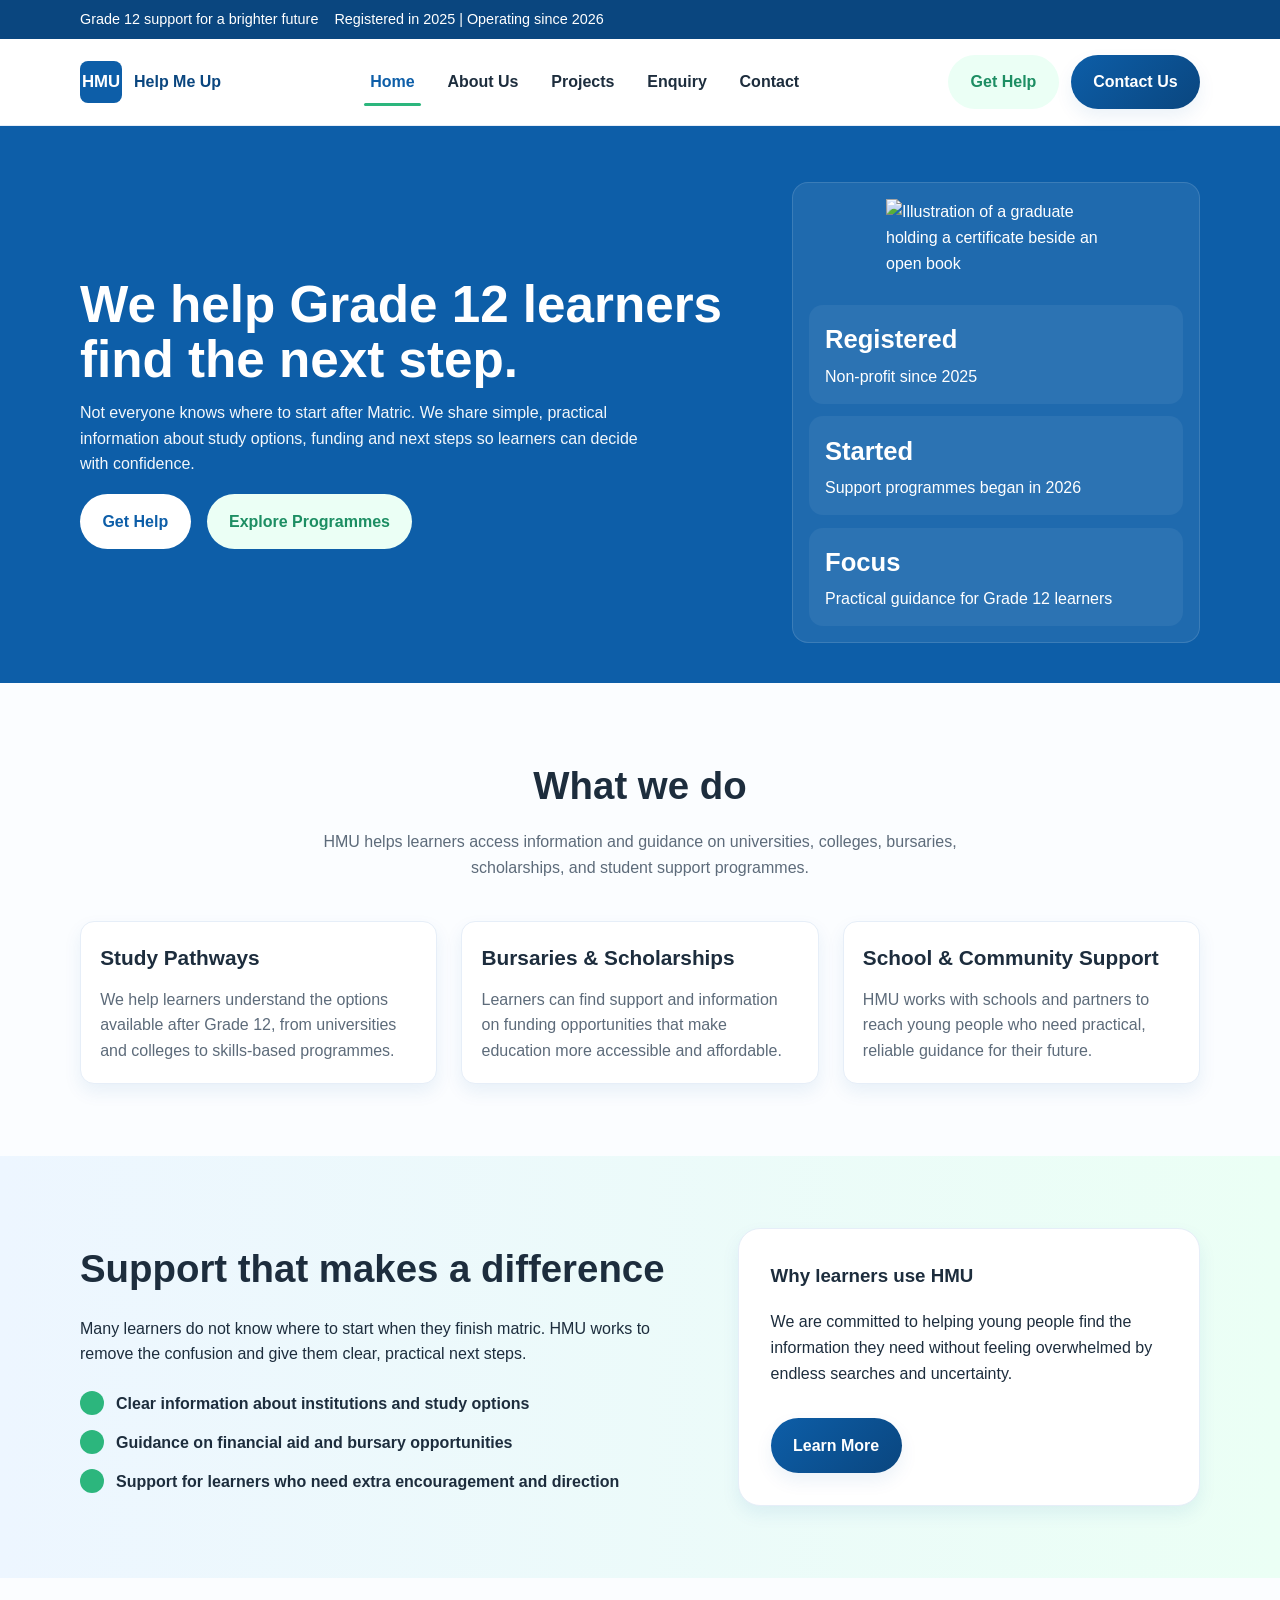
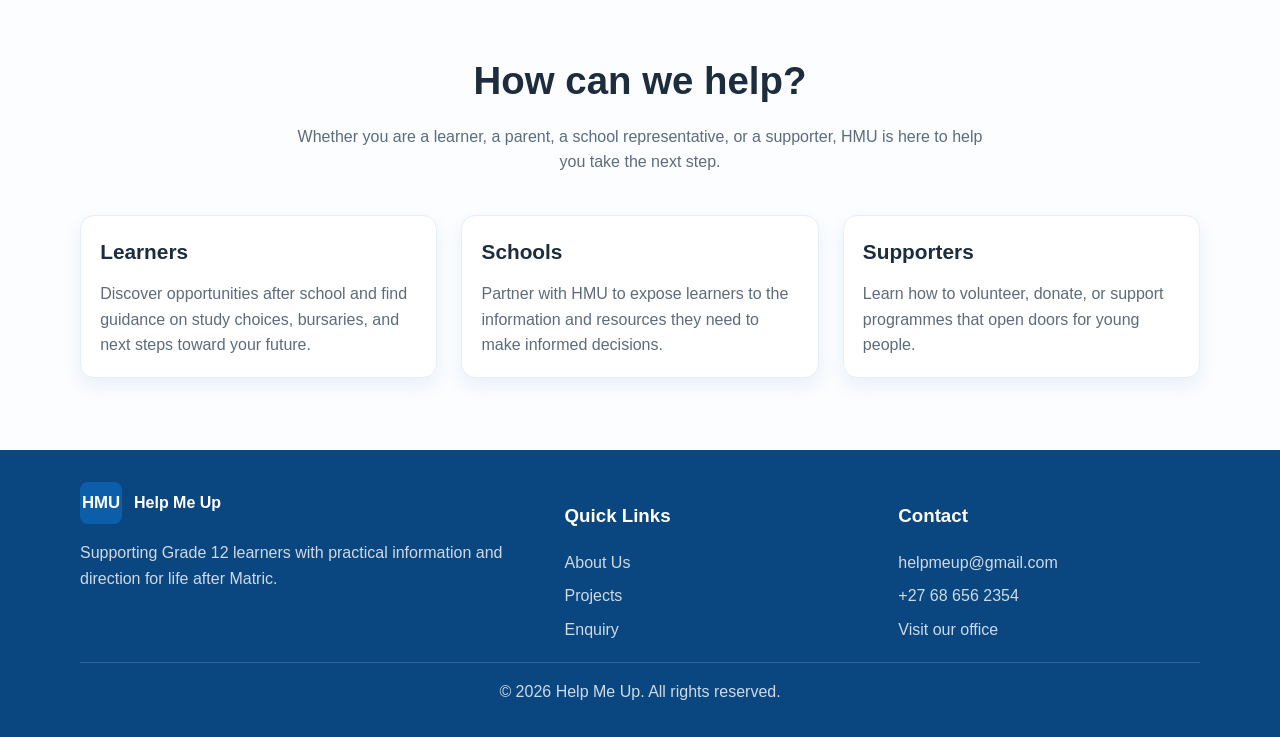
==== index.html @ ff64b667 "Add files via upload" ====
<!DOCTYPE html>
<html lang="en">
  <head>
    <meta charset="UTF-8" />
    <meta name="viewport" content="width=device-width, initial-scale=1.0" />
    <title>Help Me Up | Grade 12 Support & Opportunities</title>
    <meta
      name="description"
      content="Help Me Up helps Grade 12 learners discover universities, colleges, bursaries, and life-after-school opportunities in South Africa."
    />
    <link rel="stylesheet" href="styles.css" />
  </head>
  <body data-page="index">
    <header class="site-header">
      <div class="topbar">
        <div class="container">
          <div class="meta">
            <span>Grade 12 support for a brighter future</span>
            <span>Registered in 2025 | Operating since 2026</span>
          </div>
        </div>
      </div>

      <div class="container navbar">
        <a href="index.html" class="brand" aria-label="Help Me Up home">
          <span class="brand-mark">HMU</span>
          <span>Help Me Up</span>
        </a>

        <!-- Mobile menu toggle: only visible below 900px (see styles.css).
             aria-expanded is kept in sync with the menu's open/closed
             state by script.js so screen reader users know its state. -->
        <button
          class="nav-toggle"
          aria-label="Open navigation"
          aria-expanded="false"
          aria-controls="main-nav"
        >
          Menu
        </button>

        <nav id="main-nav" class="nav-links" aria-label="Main navigation">
          <a href="index.html" class="active">Home</a>
          <a href="about.html">About Us</a>
          <a href="projects.html">Projects</a>
          <a href="enquiry.html">Enquiry</a>
          <a href="contact.html">Contact</a>
        </nav>

        <div class="nav-actions">
          <a href="enquiry.html" class="btn btn-secondary">Get Help</a>
          <a href="contact.html" class="btn btn-primary">Contact Us</a>
        </div>
      </div>
    </header>

    <main>
      <section class="hero">
        <div class="container hero-content">
          <div>
            <h1>We help Grade 12 learners find the next step.</h1>
            <p>
              Not everyone knows where to start after Matric. We share simple, practical
              information about study options, funding and next steps so learners can decide with
              confidence.
            </p>
            <div class="hero-actions">
              <a href="enquiry.html" class="btn btn-light">Get Help</a>
              <a href="projects.html" class="btn btn-secondary">Explore Programmes</a>
            </div>
          </div>

          <div class="hero-card" aria-label="Statistics about support available">
            <!-- Content image: illustrates the hero message. Original
                 artwork (not a stock photo), described via alt text. -->
            <img
              src="images/illustration-graduation.svg"
              alt="Illustration of a graduate holding a certificate beside an open book"
              class="card-illustration"
            />
            <div class="metric">
              <strong>Registered</strong>
              <span>Non-profit since 2025</span>
            </div>
            <div class="metric">
              <strong>Started</strong>
              <span>Support programmes began in 2026</span>
            </div>
            <div class="metric">
              <strong>Focus</strong>
              <span>Practical guidance for Grade 12 learners</span>
            </div>
          </div>
        </div>
      </section>

      <section class="section">
        <div class="container">
          <div class="section-header">
            <h2>What we do</h2>
            <p>
              HMU helps learners access information and guidance on universities, colleges,
              bursaries, scholarships, and student support programmes.
            </p>
          </div>

          <div class="card-grid">
            <article class="card">
              <h3>Study Pathways</h3>
              <p>
                We help learners understand the options available after Grade 12, from universities
                and colleges to skills-based programmes.
              </p>
            </article>

            <article class="card">
              <h3>Bursaries & Scholarships</h3>
              <p>
                Learners can find support and information on funding opportunities that make
                education more accessible and affordable.
              </p>
            </article>

            <article class="card">
              <h3>School & Community Support</h3>
              <p>
                HMU works with schools and partners to reach young people who need practical,
                reliable guidance for their future.
              </p>
            </article>
          </div>
        </div>
      </section>

      <section class="section feature-band">
        <div class="container two-column">
          <div>
            <div class="section-header left-align">
              <h2>Support that makes a difference</h2>
            </div>
            <p>
              Many learners do not know where to start when they finish matric. HMU works to remove
              the confusion and give them clear, practical next steps.
            </p>
            <ul class="list">
              <li><span class="check" aria-hidden="true"></span> Clear information about institutions and study options</li>
              <li><span class="check" aria-hidden="true"></span> Guidance on financial aid and bursary opportunities</li>
              <li><span class="check" aria-hidden="true"></span> Support for learners who need extra encouragement and direction</li>
            </ul>
          </div>

          <div class="info-box">
            <h3>Why learners use HMU</h3>
            <p>
              We are committed to helping young people find the information they need without feeling
              overwhelmed by endless searches and uncertainty.
            </p>
            <a href="about.html" class="btn btn-primary">Learn More</a>
          </div>
        </div>
      </section>

      <section class="section">
        <div class="container">
          <div class="section-header">
            <h2>How can we help?</h2>
            <p>
              Whether you are a learner, a parent, a school representative, or a supporter, HMU is
              here to help you take the next step.
            </p>
          </div>

          <div class="card-grid">
            <article class="card">
              <h3>Learners</h3>
              <p>
                Discover opportunities after school and find guidance on study choices, bursaries,
                and next steps toward your future.
              </p>
            </article>

            <article class="card">
              <h3>Schools</h3>
              <p>
                Partner with HMU to expose learners to the information and resources they need to make
                informed decisions.
              </p>
            </article>

            <article class="card">
              <h3>Supporters</h3>
              <p>
                Learn how to volunteer, donate, or support programmes that open doors for young people.
              </p>
            </article>
          </div>
        </div>
      </section>
    </main>

    <footer class="site-footer">
      <div class="container">
        <div class="footer-grid">
          <div>
            <div class="brand footer-brand">
              <span class="brand-mark">HMU</span>
              <span>Help Me Up</span>
            </div>
            <p class="footer-tagline">
              Supporting Grade 12 learners with practical information and direction for life after Matric.
            </p>
          </div>

          <div>
            <h3>Quick Links</h3>
            <div class="footer-links">
              <a href="about.html">About Us</a>
              <a href="projects.html">Projects</a>
              <a href="enquiry.html">Enquiry</a>
            </div>
          </div>

          <div>
            <h3>Contact</h3>
            <div class="footer-links">
              <a href="mailto:helpmeup@gmail.com">helpmeup@gmail.com</a>
              <a href="tel:+27686562354">+27 68 656 2354</a>
              <a href="contact.html">Visit our office</a>
            </div>
          </div>
        </div>

        <div class="footer-bottom">
          © <span id="year"></span> Help Me Up. All rights reserved.
        </div>
      </div>
    </footer>

    <script src="script.js"></script>
  </body>
</html>
---- styles.css ----
:root {
  --primary-blue: #0d5ea8;
  --primary-blue-dark: #0a467f;
  --secondary-green: #2cb67d;
  --secondary-green-dark: #1d8e63;
  --light-blue: #edf6ff;
  --light-green: #ebfff5;
  --white: #ffffff;
  --text: #1d2d3d;
  --muted: #5d6b7a;
  --border: #e6eef8;
  --shadow: 0 8px 18px rgba(13, 94, 168, 0.08);
}

/* Reset: border-box sizing so padding/border never break declared widths */
* {
  box-sizing: border-box;
}

html {
  /* Smooth scrolling for in-page anchor links */
  scroll-behavior: smooth;
}

body {
  margin: 0;
  font-family: "Segoe UI", Arial, Helvetica, sans-serif;
  line-height: 1.6;
  color: var(--text);
  background: #fbfdff;
}

a {
  color: inherit;
  text-decoration: none;
}

img {
  max-width: 100%;
  display: block;
}

.container {
  width: min(1120px, calc(100% - 2rem));
  margin: 0 auto;
}

.site-header {
  position: sticky;
  top: 0;
  z-index: 20;
  background: rgba(255, 255, 255, 0.96);
  backdrop-filter: blur(10px);
  border-bottom: 1px solid var(--border);
}

.topbar {
  background: var(--primary-blue-dark);
  color: var(--white);
  font-size: 0.9rem;
}

.topbar .container {
  display: flex;
  justify-content: space-between;
  align-items: center;
  gap: 1rem;
  padding: 0.5rem 0;
}

.topbar .meta {
  display: flex;
  gap: 1rem;
  flex-wrap: wrap;
}

.navbar {
  display: flex;
  align-items: center;
  justify-content: space-between;
  gap: 1rem;
  padding: 1rem 0;
}

.brand {
  display: flex;
  align-items: center;
  gap: 0.75rem;
  font-weight: 700;
  color: var(--primary-blue-dark);
}

.brand-mark {
  width: 42px;
  height: 42px;
  border-radius: 8px;
  display: grid;
  place-items: center;
  background: var(--primary-blue);
  color: var(--white);
  font-size: 1.05rem;
}

.nav-links {
  display: flex;
  align-items: center;
  gap: 1.25rem;
}

.nav-links a {
  color: var(--text);
  font-weight: 600;
  padding: 0.5rem 0.4rem;
  position: relative;
}

.nav-links a::after {
  content: "";
  position: absolute;
  left: 0;
  bottom: -0.2rem;
  width: 100%;
  height: 3px;
  border-radius: 999px;
  background: var(--secondary-green);
  transform: scaleX(0);
  transform-origin: center;
  transition: transform 0.2s ease;
}

.nav-links a:hover::after,
.nav-links a.active::after {
  transform: scaleX(1);
}

.nav-links a.active {
  color: var(--primary-blue);
}

.nav-actions {
  display: flex;
  align-items: center;
  gap: 0.75rem;
}

.nav-toggle {
  display: none;
  border: none;
  background: var(--light-blue);
  padding: 0.65rem 0.75rem;
  border-radius: 10px;
  cursor: pointer;
  font-size: 1.2rem;
}

.btn {
  display: inline-flex;
  align-items: center;
  justify-content: center;
  gap: 0.5rem;
  padding: 0.9rem 1.4rem;
  border-radius: 999px;
  border: none;
  font-weight: 700;
  transition: transform 0.2s ease, box-shadow 0.2s ease;
  cursor: pointer;
}

.btn:hover {
  transform: translateY(-1px);
}

.btn-primary {
  background: linear-gradient(135deg, var(--primary-blue), var(--primary-blue-dark));
  color: var(--white);
  box-shadow: var(--shadow);
}

.btn-secondary {
  background: var(--light-green);
  color: var(--secondary-green-dark);
}

.btn-light {
  background: var(--white);
  color: var(--primary-blue);
}

.hero {
  background: var(--primary-blue);
  color: var(--white);
  padding: 3.5rem 0 2.5rem;
}

.hero-content {
  display: grid;
  grid-template-columns: 1.25fr 0.75fr;
  gap: 2rem;
  align-items: center;
}

.hero h1 {
  font-size: clamp(2rem, 4.5vw, 3.2rem);
  line-height: 1.08;
  margin: 0 0 0.8rem;
}

.hero p {
  color: rgba(255,255,255,0.95);
  font-size: 1rem;
  max-width: 560px;
  margin: 0 0 1.1rem;
}

.hero-actions {
  display: flex;
  flex-wrap: wrap;
  gap: 1rem;
}

.hero-card {
  background: rgba(255,255,255,0.08);
  border: 1px solid rgba(255,255,255,0.12);
  border-radius: 16px;
  padding: 1rem;
  display: grid;
  gap: 0.8rem;
}

.metric {
  background: rgba(255,255,255,0.06);
  border-radius: 14px;
  padding: 0.9rem 1rem;
}

.metric strong {
  display: block;
  font-size: 1.6rem;
  margin-bottom: 0.2rem;
}

.section {
  padding: 4.5rem 0;
}

.section-header {
  text-align: center;
  max-width: 700px;
  margin: 0 auto 2.5rem;
}

.section-header h2 {
  font-size: clamp(2rem, 3vw, 2.8rem);
  margin: 0 0 0.8rem;
}

.section-header p {
  margin: 0;
  color: var(--muted);
}

.card-grid {
  display: grid;
  grid-template-columns: repeat(3, minmax(0, 1fr));
  gap: 1.5rem;
}

.card {
  background: var(--white);
  border: 1px solid var(--border);
  border-radius: 14px;
  padding: 1.2rem;
  box-shadow: var(--shadow);
}

.card h3 {
  margin-top: 0;
  margin-bottom: 0.8rem;
  font-size: 1.3rem;
}

.card p {
  margin: 0;
  color: var(--muted);
}

.icon-badge {
  display: none;
}

.feature-band {
  background: linear-gradient(90deg, var(--light-blue), var(--light-green));
}

.two-column {
  display: grid;
  grid-template-columns: 1.15fr 0.85fr;
  gap: 2rem;
  align-items: center;
}

.list {
  list-style: none;
  padding: 0;
  margin: 1.5rem 0 0;
  display: grid;
  gap: 0.85rem;
}

.list li {
  display: flex;
  align-items: start;
  gap: 0.75rem;
  color: var(--text);
  font-weight: 600;
}

.check {
  width: 24px;
  height: 24px;
  border-radius: 50%;
  display: grid;
  place-items: center;
  background: var(--secondary-green);
  color: var(--white);
  font-size: 0.8rem;
  flex-shrink: 0;
}

.info-box {
  background: var(--white);
  border-radius: 22px;
  border: 1px solid var(--border);
  box-shadow: var(--shadow);
  padding: 2rem;
}

.info-box h3 {
  margin-top: 0;
}

/* Second heading inside an info-box (e.g. Mission then Vision on About Us)
   needs extra top spacing to separate it from the paragraph above it.
   Replaces an inline style="margin-top: 1.5rem" previously used in HTML. */
.info-box h3.stacked-heading {
  margin-top: 1.5rem;
}

/* CTA button used inside info-box panels; replaces inline
   style="margin-top: 1rem" previously used in HTML. */
.info-box .btn {
  margin-top: 1rem;
}

/* Small illustration used inside card/info-box layouts */
.card-illustration {
  width: 100%;
  max-width: 220px;
  margin: 0 auto 1rem;
}

/* Visually hides a heading from sighted users while keeping it in the
   accessibility tree, so screen readers still get a logical h1->h2->h3
   outline even where a visible h2 isn't needed on the page. */
.sr-only {
  position: absolute;
  width: 1px;
  height: 1px;
  padding: 0;
  margin: -1px;
  overflow: hidden;
  clip: rect(0, 0, 0, 0);
  white-space: nowrap;
  border: 0;
}

.page-banner {
  background: linear-gradient(135deg, rgba(13,94,168,0.96), rgba(44,182,125,0.88));
  color: var(--white);
  padding: 3.5rem 0 2.5rem;
}

.page-banner h1 {
  font-size: clamp(2.2rem, 4vw, 3.4rem);
  margin: 0 0 0.5rem;
}

.page-banner p {
  color: rgba(255,255,255,0.9);
  font-size: 1.06rem;
  margin: 0;
}

.story-grid {
  display: grid;
  grid-template-columns: repeat(2, minmax(0, 1fr));
  gap: 2rem;
}

.story-grid .card,
.value-grid .card {
  min-height: 100%;
}

.value-grid {
  display: grid;
  grid-template-columns: repeat(4, minmax(0, 1fr));
  gap: 1.5rem;
}

.milestone {
  position: relative;
  padding-left: 2rem;
  margin-bottom: 1.2rem;
}

.milestone::before {
  content: "";
  position: absolute;
  left: 0;
  top: 0.4rem;
  width: 12px;
  height: 12px;
  border-radius: 50%;
  background: var(--secondary-green);
  box-shadow: 0 0 0 5px rgba(44,182,125,0.15);
}

.milestone strong {
  display: block;
  font-size: 1.2rem;
}

.project-grid {
  display: grid;
  grid-template-columns: repeat(2, minmax(0, 1fr));
  gap: 1.5rem;
}

.project-card {
  background: var(--white);
  padding: 1.5rem;
  border: 1px solid var(--border);
  border-radius: 20px;
  box-shadow: var(--shadow);
}

.project-card h3 {
  margin-top: 0;
}

.project-card ul {
  margin: 1rem 0 0;
  padding-left: 1.2rem;
  color: var(--muted);
}

.enquiry-layout {
  display: grid;
  grid-template-columns: 0.9fr 1.1fr;
  gap: 2rem;
}

.form-card {
  background: var(--white);
  border: 1px solid var(--border);
  border-radius: 22px;
  box-shadow: var(--shadow);
  padding: 2rem;
}

.form-group {
  margin-bottom: 1rem;
}

label {
  display: block;
  font-weight: 700;
  margin-bottom: 0.45rem;
}

input,
select,
textarea {
  width: 100%;
  padding: 0.9rem 1rem;
  border-radius: 12px;
  border: 1px solid var(--border);
  background: #f9fbff;
  font: inherit;
  color: var(--text);
}

input:focus,
select:focus,
textarea:focus {
  outline: 2px solid rgba(13, 94, 168, 0.2);
  border-color: var(--primary-blue);
}

textarea {
  min-height: 140px;
  resize: vertical;
}

.form-message {
  margin-top: 1rem;
  font-weight: 700;
  color: var(--secondary-green-dark);
  min-height: 1.2rem;
}

.contact-grid {
  display: grid;
  grid-template-columns: repeat(3, minmax(0, 1fr));
  gap: 1.5rem;
}

.contact-card {
  background: var(--white);
  border: 1px solid var(--border);
  border-radius: 20px;
  padding: 1.5rem;
  box-shadow: var(--shadow);
}

.contact-card h3 {
  margin-top: 0;
}

/* Physical address uses the semantic <address> element instead of <p>;
   reset its default italic styling to match the rest of the card text */
.contact-card address {
  font-style: normal;
}

.site-footer {
  background: var(--primary-blue-dark);
  color: var(--white);
  padding: 2rem 0;
}

/* Footer brand block (logo mark + name); replaces inline
   style="color: white; margin-bottom: 1rem" previously used in HTML.
   Colour is inherited from .site-footer, kept explicit here for clarity. */
.footer-brand {
  color: var(--white);
  margin-bottom: 1rem;
}

/* Muted tagline paragraph under the footer brand block; replaces inline
   style="color: rgba(255,255,255,0.8); margin: 0" previously used in HTML */
.footer-tagline {
  color: rgba(255, 255, 255, 0.8);
  margin: 0;
}

/* Left-aligned, full-width variant of .section-header for the two-column
   "feature-band" sections, where the heading sits beside body text rather
   than centred above it. Replaces inline
   style="text-align:left; margin: 0 0 1rem; max-width:none" previously
   used in HTML. */
.section-header.left-align {
  text-align: left;
  margin: 0 0 1rem;
  max-width: none;
}

.footer-grid {
  display: grid;
  grid-template-columns: 1.2fr 0.8fr 0.8fr;
  gap: 2rem;
}

.footer-links {
  display: grid;
  gap: 0.5rem;
  color: rgba(255,255,255,0.8);
}

.footer-bottom {
  border-top: 1px solid rgba(255,255,255,0.16);
  margin-top: 1.25rem;
  padding-top: 1rem;
  text-align: center;
  color: rgba(255,255,255,0.8);
}

/* Tablet breakpoint: every multi-column grid used across the five pages
   collapses to a single column, and the nav switches from an inline list
   to a toggleable dropdown menu (controlled by script.js) */
@media (max-width: 900px) {
  .hero-content,
  .two-column,
  .enquiry-layout,
  .story-grid,
  .footer-grid,
  .project-grid,
  .card-grid,
  .value-grid,
  .contact-grid {
    grid-template-columns: 1fr;
  }

  .nav-toggle {
    display: inline-flex;
  }

  /* Hidden by default below 900px; script.js toggles the .open class
     when the menu button is clicked, and toggles aria-expanded on the
     button itself so screen readers know the menu's current state */
  .nav-links {
    position: absolute;
    top: calc(100% + 0.5rem);
    left: 1rem;
    right: 1rem;
    display: none;
    flex-direction: column;
    align-items: flex-start;
    background: var(--white);
    border: 1px solid var(--border);
    border-radius: 18px;
    padding: 1rem;
    box-shadow: var(--shadow);
  }

  .nav-links.open {
    display: flex;
  }
}

/* Phone breakpoint: stack the top info bar and hide the secondary
   nav-actions buttons to save space, keeping only the main menu */
@media (max-width: 540px) {
  .topbar .container {
    flex-direction: column;
    justify-content: center;
    text-align: center;
  }

  .navbar {
    position: relative;
  }

  .nav-actions {
    display: none;
  }

  .hero {
    padding-top: 3rem;
  }

  .section {
    padding: 3.5rem 0;
  }
}
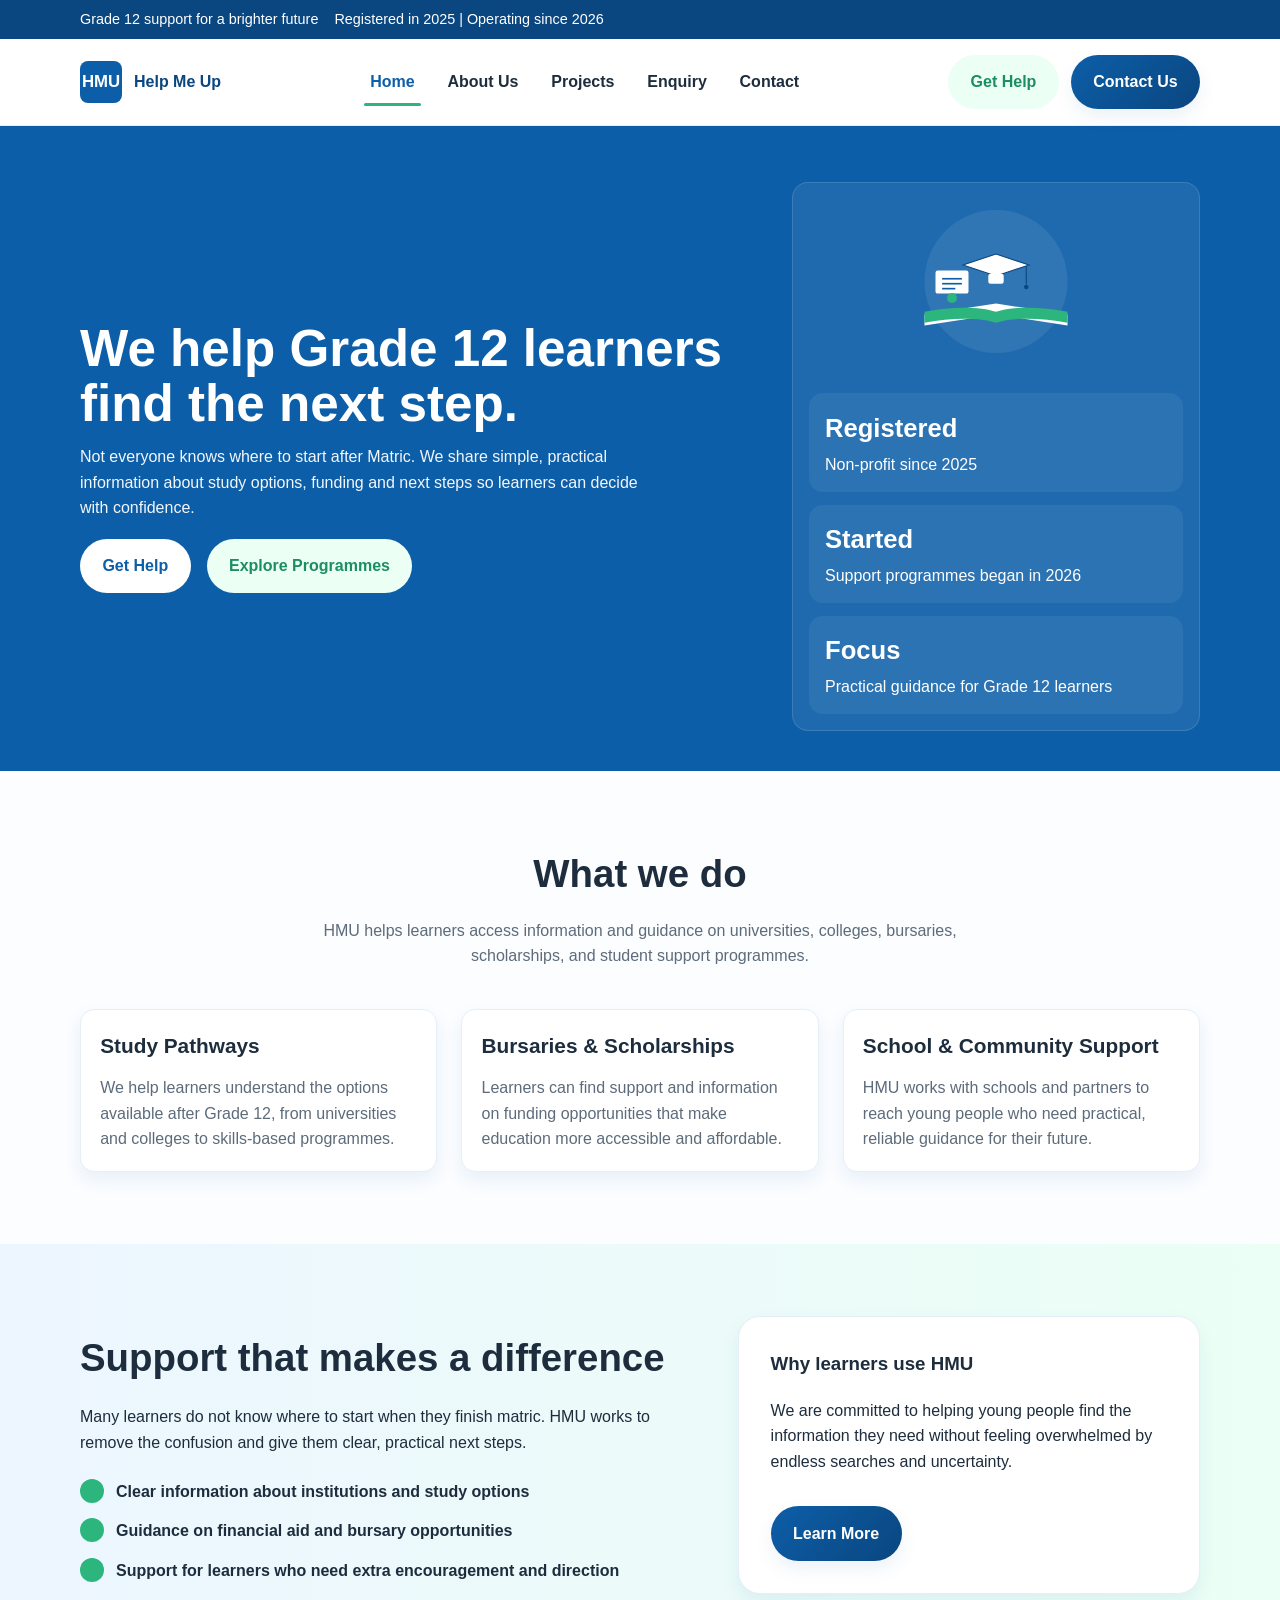
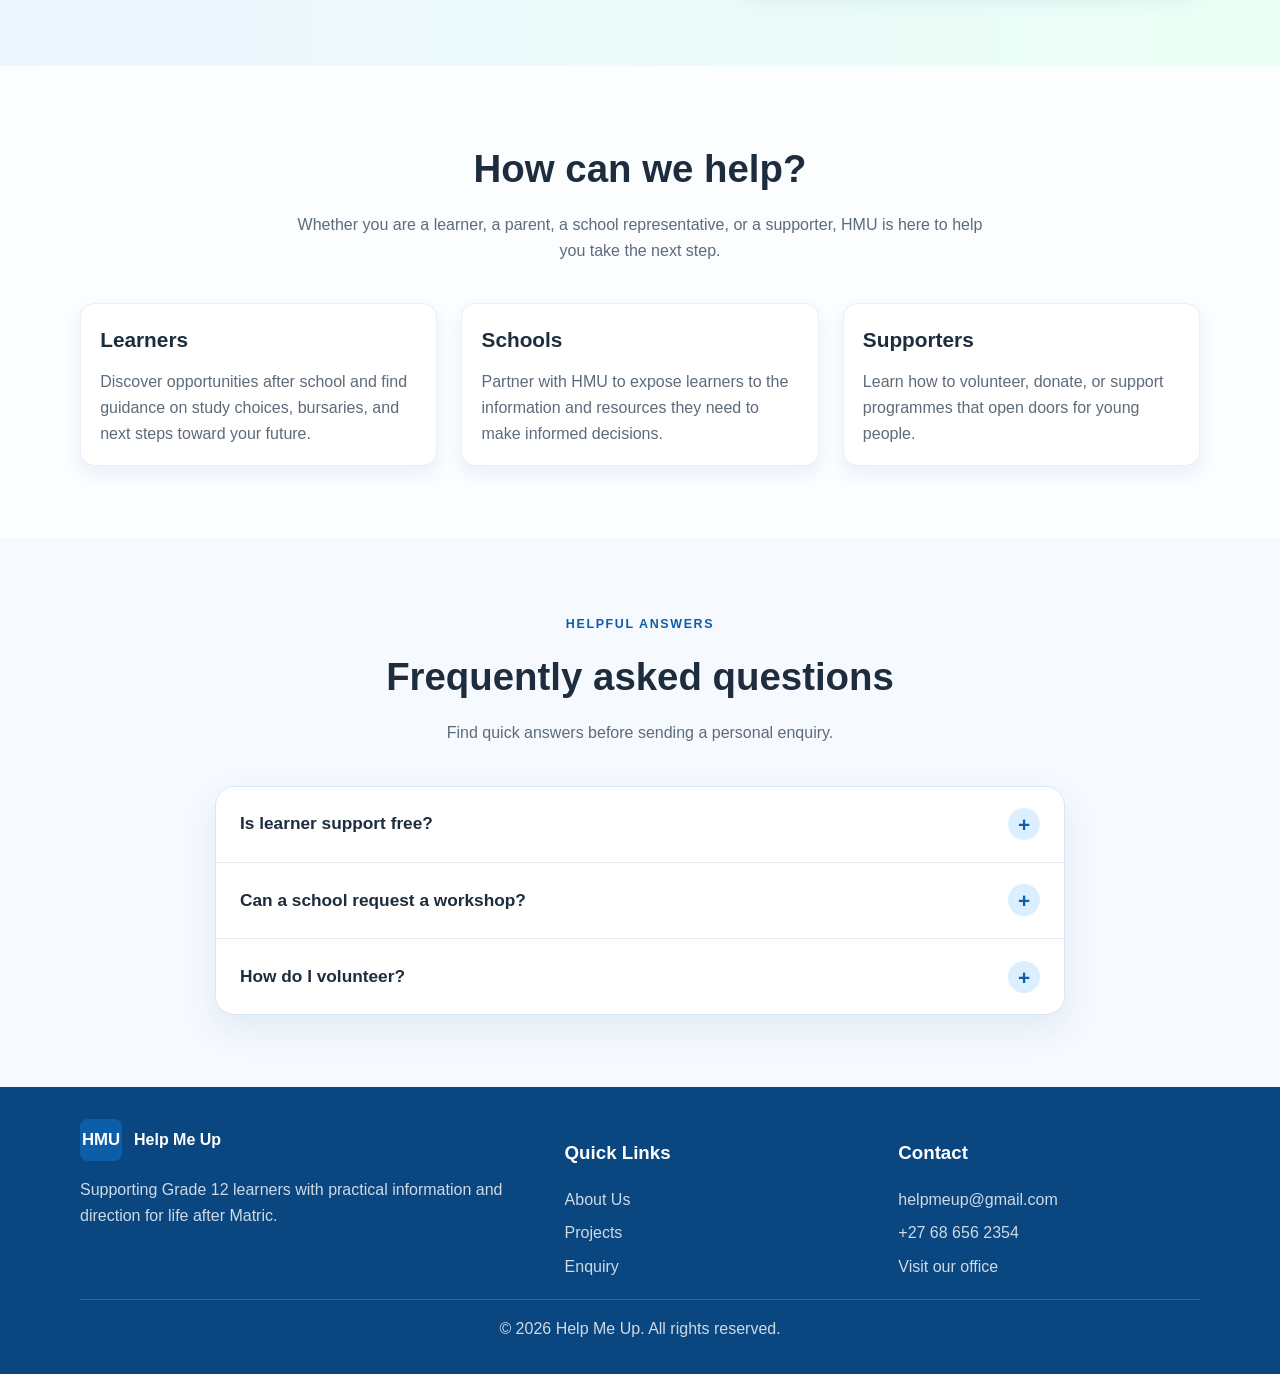
==== commit 01f49fd1: "Add files via upload" ====
--- a/index.html
+++ b/index.html
@@ -1,241 +1,275 @@
-<!DOCTYPE html>
-<html lang="en">
-  <head>
-    <meta charset="UTF-8" />
-    <meta name="viewport" content="width=device-width, initial-scale=1.0" />
-    <title>Help Me Up | Grade 12 Support & Opportunities</title>
-    <meta
-      name="description"
-      content="Help Me Up helps Grade 12 learners discover universities, colleges, bursaries, and life-after-school opportunities in South Africa."
-    />
-    <link rel="stylesheet" href="styles.css" />
-  </head>
-  <body data-page="index">
-    <header class="site-header">
-      <div class="topbar">
-        <div class="container">
-          <div class="meta">
-            <span>Grade 12 support for a brighter future</span>
-            <span>Registered in 2025 | Operating since 2026</span>
-          </div>
-        </div>
-      </div>
-
-      <div class="container navbar">
-        <a href="index.html" class="brand" aria-label="Help Me Up home">
-          <span class="brand-mark">HMU</span>
-          <span>Help Me Up</span>
-        </a>
-
-        <!-- Mobile menu toggle: only visible below 900px (see styles.css).
-             aria-expanded is kept in sync with the menu's open/closed
-             state by script.js so screen reader users know its state. -->
-        <button
-          class="nav-toggle"
-          aria-label="Open navigation"
-          aria-expanded="false"
-          aria-controls="main-nav"
-        >
-          Menu
-        </button>
-
-        <nav id="main-nav" class="nav-links" aria-label="Main navigation">
-          <a href="index.html" class="active">Home</a>
-          <a href="about.html">About Us</a>
-          <a href="projects.html">Projects</a>
-          <a href="enquiry.html">Enquiry</a>
-          <a href="contact.html">Contact</a>
-        </nav>
-
-        <div class="nav-actions">
-          <a href="enquiry.html" class="btn btn-secondary">Get Help</a>
-          <a href="contact.html" class="btn btn-primary">Contact Us</a>
-        </div>
-      </div>
-    </header>
-
-    <main>
-      <section class="hero">
-        <div class="container hero-content">
-          <div>
-            <h1>We help Grade 12 learners find the next step.</h1>
-            <p>
-              Not everyone knows where to start after Matric. We share simple, practical
-              information about study options, funding and next steps so learners can decide with
-              confidence.
-            </p>
-            <div class="hero-actions">
-              <a href="enquiry.html" class="btn btn-light">Get Help</a>
-              <a href="projects.html" class="btn btn-secondary">Explore Programmes</a>
-            </div>
-          </div>
-
-          <div class="hero-card" aria-label="Statistics about support available">
-            <!-- Content image: illustrates the hero message. Original
-                 artwork (not a stock photo), described via alt text. -->
-            <img
-              src="images/illustration-graduation.svg"
-              alt="Illustration of a graduate holding a certificate beside an open book"
-              class="card-illustration"
-            />
-            <div class="metric">
-              <strong>Registered</strong>
-              <span>Non-profit since 2025</span>
-            </div>
-            <div class="metric">
-              <strong>Started</strong>
-              <span>Support programmes began in 2026</span>
-            </div>
-            <div class="metric">
-              <strong>Focus</strong>
-              <span>Practical guidance for Grade 12 learners</span>
-            </div>
-          </div>
-        </div>
-      </section>
-
-      <section class="section">
-        <div class="container">
-          <div class="section-header">
-            <h2>What we do</h2>
-            <p>
-              HMU helps learners access information and guidance on universities, colleges,
-              bursaries, scholarships, and student support programmes.
-            </p>
-          </div>
-
-          <div class="card-grid">
-            <article class="card">
-              <h3>Study Pathways</h3>
-              <p>
-                We help learners understand the options available after Grade 12, from universities
-                and colleges to skills-based programmes.
-              </p>
-            </article>
-
-            <article class="card">
-              <h3>Bursaries & Scholarships</h3>
-              <p>
-                Learners can find support and information on funding opportunities that make
-                education more accessible and affordable.
-              </p>
-            </article>
-
-            <article class="card">
-              <h3>School & Community Support</h3>
-              <p>
-                HMU works with schools and partners to reach young people who need practical,
-                reliable guidance for their future.
-              </p>
-            </article>
-          </div>
-        </div>
-      </section>
-
-      <section class="section feature-band">
-        <div class="container two-column">
-          <div>
-            <div class="section-header left-align">
-              <h2>Support that makes a difference</h2>
-            </div>
-            <p>
-              Many learners do not know where to start when they finish matric. HMU works to remove
-              the confusion and give them clear, practical next steps.
-            </p>
-            <ul class="list">
-              <li><span class="check" aria-hidden="true"></span> Clear information about institutions and study options</li>
-              <li><span class="check" aria-hidden="true"></span> Guidance on financial aid and bursary opportunities</li>
-              <li><span class="check" aria-hidden="true"></span> Support for learners who need extra encouragement and direction</li>
-            </ul>
-          </div>
-
-          <div class="info-box">
-            <h3>Why learners use HMU</h3>
-            <p>
-              We are committed to helping young people find the information they need without feeling
-              overwhelmed by endless searches and uncertainty.
-            </p>
-            <a href="about.html" class="btn btn-primary">Learn More</a>
-          </div>
-        </div>
-      </section>
-
-      <section class="section">
-        <div class="container">
-          <div class="section-header">
-            <h2>How can we help?</h2>
-            <p>
-              Whether you are a learner, a parent, a school representative, or a supporter, HMU is
-              here to help you take the next step.
-            </p>
-          </div>
-
-          <div class="card-grid">
-            <article class="card">
-              <h3>Learners</h3>
-              <p>
-                Discover opportunities after school and find guidance on study choices, bursaries,
-                and next steps toward your future.
-              </p>
-            </article>
-
-            <article class="card">
-              <h3>Schools</h3>
-              <p>
-                Partner with HMU to expose learners to the information and resources they need to make
-                informed decisions.
-              </p>
-            </article>
-
-            <article class="card">
-              <h3>Supporters</h3>
-              <p>
-                Learn how to volunteer, donate, or support programmes that open doors for young people.
-              </p>
-            </article>
-          </div>
-        </div>
-      </section>
-    </main>
-
-    <footer class="site-footer">
-      <div class="container">
-        <div class="footer-grid">
-          <div>
-            <div class="brand footer-brand">
-              <span class="brand-mark">HMU</span>
-              <span>Help Me Up</span>
-            </div>
-            <p class="footer-tagline">
-              Supporting Grade 12 learners with practical information and direction for life after Matric.
-            </p>
-          </div>
-
-          <div>
-            <h3>Quick Links</h3>
-            <div class="footer-links">
-              <a href="about.html">About Us</a>
-              <a href="projects.html">Projects</a>
-              <a href="enquiry.html">Enquiry</a>
-            </div>
-          </div>
-
-          <div>
-            <h3>Contact</h3>
-            <div class="footer-links">
-              <a href="mailto:helpmeup@gmail.com">helpmeup@gmail.com</a>
-              <a href="tel:+27686562354">+27 68 656 2354</a>
-              <a href="contact.html">Visit our office</a>
-            </div>
-          </div>
-        </div>
-
-        <div class="footer-bottom">
-          © <span id="year"></span> Help Me Up. All rights reserved.
-        </div>
-      </div>
-    </footer>
-
-    <script src="script.js"></script>
-  </body>
-</html>
+<!DOCTYPE html>
+<html lang="en">
+  <head>
+    <meta charset="UTF-8" />
+    <meta name="viewport" content="width=device-width, initial-scale=1.0" />
+    <title>Help Me Up | Grade 12 Support & Opportunities</title>
+    <meta
+      name="description"
+      content="Help Me Up helps Grade 12 learners discover universities, colleges, bursaries, and life-after-school opportunities in South Africa."
+    />
+    <meta name="keywords" content="Grade 12 support, study opportunities, bursaries South Africa, Help Me Up, post-matric guidance" />
+    <meta name="robots" content="index, follow" />
+    <meta name="theme-color" content="#0a467f" />
+    <meta property="og:type" content="website" />
+    <meta property="og:site_name" content="Help Me Up" />
+    <meta property="og:description" content="Help Me Up helps Grade 12 learners discover universities, colleges, bursaries, and life-after-school opportunities in South Africa." />
+    <meta property="og:title" content="Help Me Up | Grade 12 Support &amp; Opportunities" />
+    <link rel="icon" href="images/favicon.svg" type="image/svg+xml" />
+    <link rel="stylesheet" href="styles.css" />
+  </head>
+  <body data-page="index">
+    <a class="skip-link" href="#main-content">Skip to main content</a>
+    <header class="site-header">
+      <div class="topbar">
+        <div class="container">
+          <div class="meta">
+            <span>Grade 12 support for a brighter future</span>
+            <span>Registered in 2025 | Operating since 2026</span>
+          </div>
+        </div>
+      </div>
+
+      <div class="container navbar">
+        <a href="index.html" class="brand" aria-label="Help Me Up home">
+          <span class="brand-mark">HMU</span>
+          <span>Help Me Up</span>
+        </a>
+
+        <!-- Mobile menu toggle: only visible below 900px (see styles.css).
+             aria-expanded is kept in sync with the menu's open/closed
+             state by script.js so screen reader users know its state. -->
+        <button
+          class="nav-toggle"
+          aria-label="Open navigation"
+          aria-expanded="false"
+          aria-controls="main-nav"
+        >
+          Menu
+        </button>
+
+        <nav id="main-nav" class="nav-links" aria-label="Main navigation">
+          <a href="index.html" class="active" aria-current="page">Home</a>
+          <a href="about.html">About Us</a>
+          <a href="projects.html">Projects</a>
+          <a href="enquiry.html">Enquiry</a>
+          <a href="contact.html">Contact</a>
+        </nav>
+
+        <div class="nav-actions">
+          <a href="enquiry.html" class="btn btn-secondary">Get Help</a>
+          <a href="contact.html" class="btn btn-primary">Contact Us</a>
+        </div>
+      </div>
+    </header>
+
+    <main id="main-content">
+      <section class="hero">
+        <div class="container hero-content">
+          <div>
+            <h1>We help Grade 12 learners find the next step.</h1>
+            <p>
+              Not everyone knows where to start after Matric. We share simple, practical
+              information about study options, funding and next steps so learners can decide with
+              confidence.
+            </p>
+            <div class="hero-actions">
+              <a href="enquiry.html" class="btn btn-light">Get Help</a>
+              <a href="projects.html" class="btn btn-secondary">Explore Programmes</a>
+            </div>
+          </div>
+
+          <div class="hero-card" aria-label="Statistics about support available">
+            <!-- Content image: illustrates the hero message. Original
+                 artwork (not a stock photo), described via alt text. -->
+            <img
+              src="images/illustration-graduation.svg"
+              alt="Illustration of a graduate holding a certificate beside an open book"
+              class="card-illustration"
+            />
+            <div class="metric">
+              <strong>Registered</strong>
+              <span>Non-profit since 2025</span>
+            </div>
+            <div class="metric">
+              <strong>Started</strong>
+              <span>Support programmes began in 2026</span>
+            </div>
+            <div class="metric">
+              <strong>Focus</strong>
+              <span>Practical guidance for Grade 12 learners</span>
+            </div>
+          </div>
+        </div>
+      </section>
+
+      <section class="section">
+        <div class="container">
+          <div class="section-header">
+            <h2>What we do</h2>
+            <p>
+              HMU helps learners access information and guidance on universities, colleges,
+              bursaries, scholarships, and student support programmes.
+            </p>
+          </div>
+
+          <div class="card-grid">
+            <article class="card">
+              <h3>Study Pathways</h3>
+              <p>
+                We help learners understand the options available after Grade 12, from universities
+                and colleges to skills-based programmes.
+              </p>
+            </article>
+
+            <article class="card">
+              <h3>Bursaries & Scholarships</h3>
+              <p>
+                Learners can find support and information on funding opportunities that make
+                education more accessible and affordable.
+              </p>
+            </article>
+
+            <article class="card">
+              <h3>School & Community Support</h3>
+              <p>
+                HMU works with schools and partners to reach young people who need practical,
+                reliable guidance for their future.
+              </p>
+            </article>
+          </div>
+        </div>
+      </section>
+
+      <section class="section feature-band">
+        <div class="container two-column">
+          <div>
+            <div class="section-header left-align">
+              <h2>Support that makes a difference</h2>
+            </div>
+            <p>
+              Many learners do not know where to start when they finish matric. HMU works to remove
+              the confusion and give them clear, practical next steps.
+            </p>
+            <ul class="list">
+              <li><span class="check" aria-hidden="true"></span> Clear information about institutions and study options</li>
+              <li><span class="check" aria-hidden="true"></span> Guidance on financial aid and bursary opportunities</li>
+              <li><span class="check" aria-hidden="true"></span> Support for learners who need extra encouragement and direction</li>
+            </ul>
+          </div>
+
+          <div class="info-box">
+            <h3>Why learners use HMU</h3>
+            <p>
+              We are committed to helping young people find the information they need without feeling
+              overwhelmed by endless searches and uncertainty.
+            </p>
+            <a href="about.html" class="btn btn-primary">Learn More</a>
+          </div>
+        </div>
+      </section>
+
+      <section class="section">
+        <div class="container">
+          <div class="section-header">
+            <h2>How can we help?</h2>
+            <p>
+              Whether you are a learner, a parent, a school representative, or a supporter, HMU is
+              here to help you take the next step.
+            </p>
+          </div>
+
+          <div class="card-grid">
+            <article class="card">
+              <h3>Learners</h3>
+              <p>
+                Discover opportunities after school and find guidance on study choices, bursaries,
+                and next steps toward your future.
+              </p>
+            </article>
+
+            <article class="card">
+              <h3>Schools</h3>
+              <p>
+                Partner with HMU to expose learners to the information and resources they need to make
+                informed decisions.
+              </p>
+            </article>
+
+            <article class="card">
+              <h3>Supporters</h3>
+              <p>
+                Learn how to volunteer, donate, or support programmes that open doors for young people.
+              </p>
+            </article>
+          </div>
+        </div>
+      </section>
+
+      <!-- Accessible accordion: JavaScript sets aria-expanded and hides inactive answers. -->
+      <section class="section faq-section" aria-labelledby="faq-title">
+        <div class="container narrow-container">
+          <div class="section-header">
+            <span class="eyebrow">Helpful answers</span>
+            <h2 id="faq-title">Frequently asked questions</h2>
+            <p>Find quick answers before sending a personal enquiry.</p>
+          </div>
+          <div class="accordion" id="faq-accordion">
+            <article class="accordion-item">
+              <h3><button type="button" class="accordion-trigger" aria-expanded="false" aria-controls="faq-answer-1" id="faq-question-1">Is learner support free?<span aria-hidden="true" class="accordion-icon">+</span></button></h3>
+              <div id="faq-answer-1" class="accordion-panel" role="region" aria-labelledby="faq-question-1" hidden><p>Our information and guidance enquiries are free. Workshops or partner activities may need separate planning; please enquire for availability.</p></div>
+            </article>
+            <article class="accordion-item">
+              <h3><button type="button" class="accordion-trigger" aria-expanded="false" aria-controls="faq-answer-2" id="faq-question-2">Can a school request a workshop?<span aria-hidden="true" class="accordion-icon">+</span></button></h3>
+              <div id="faq-answer-2" class="accordion-panel" role="region" aria-labelledby="faq-question-2" hidden><p>Yes. Select “School workshop” on the enquiry page and tell us the school, preferred date and number of learners. Availability must be confirmed by the team.</p></div>
+            </article>
+            <article class="accordion-item">
+              <h3><button type="button" class="accordion-trigger" aria-expanded="false" aria-controls="faq-answer-3" id="faq-question-3">How do I volunteer?<span aria-hidden="true" class="accordion-icon">+</span></button></h3>
+              <div id="faq-answer-3" class="accordion-panel" role="region" aria-labelledby="faq-question-3" hidden><p>Open the enquiry form, choose “Volunteer” and describe what you would like to help with. The team can then explain available opportunities.</p></div>
+            </article>
+          </div>
+        </div>
+      </section>
+    </main>
+
+    <footer class="site-footer">
+      <div class="container">
+        <div class="footer-grid">
+          <div>
+            <div class="brand footer-brand">
+              <span class="brand-mark">HMU</span>
+              <span>Help Me Up</span>
+            </div>
+            <p class="footer-tagline">
+              Supporting Grade 12 learners with practical information and direction for life after Matric.
+            </p>
+          </div>
+
+          <div>
+            <h3>Quick Links</h3>
+            <div class="footer-links">
+              <a href="about.html">About Us</a>
+              <a href="projects.html">Projects</a>
+              <a href="enquiry.html">Enquiry</a>
+            </div>
+          </div>
+
+          <div>
+            <h3>Contact</h3>
+            <div class="footer-links">
+              <a href="mailto:helpmeup@gmail.com">helpmeup@gmail.com</a>
+              <a href="tel:+27686562354">+27 68 656 2354</a>
+              <a href="contact.html">Visit our office</a>
+            </div>
+          </div>
+        </div>
+
+        <div class="footer-bottom">
+          © <span id="year"></span> Help Me Up. All rights reserved.
+        </div>
+      </div>
+    </footer>
+
+    <script src="script.js"></script>
+  </body>
+</html>
--- a/styles.css
+++ b/styles.css
@@ -654,3 +654,88 @@
     padding: 3.5rem 0;
   }
 }
+
+/* === Part 3 additions: accessible dynamic user interface === */
+:root { --focus: #e1a626; --soft-shadow: 0 14px 34px rgba(14, 62, 110, 0.09); }
+.skip-link { position: fixed; left: 1rem; top: -80px; z-index: 4000; background: white; padding: .8rem 1.2rem; border: 2px solid var(--primary-blue); border-radius: .6rem; color: var(--primary-blue); }
+.skip-link:focus { top: 1rem; }
+:focus-visible { outline: 3px solid var(--focus); outline-offset: 3px; }
+[hidden] { display: none !important; }
+.eyebrow { display: inline-block; margin-bottom: .65rem; font-size: .78rem; text-transform: uppercase; font-weight: 800; letter-spacing: .13em; color: var(--primary-blue); }
+.narrow-container { max-width: 850px; }
+.faq-section { background: #f6faff; }
+.accordion { border: 1px solid #d8e7f3; overflow: hidden; border-radius: 20px; background: #fff; box-shadow: var(--soft-shadow); }
+.accordion-item + .accordion-item { border-top: 1px solid #e4ebf1; }
+.accordion-item h3 { margin: 0; }
+.accordion-trigger { font: inherit; font-weight: 750; font-size: 1.08rem; display: flex; align-items: center; justify-content: space-between; text-align: left; cursor: pointer; width: 100%; padding: 1.35rem 1.5rem; background: #fff; border: 0; color: var(--text); gap: 1rem; }
+.accordion-trigger:hover, .accordion-trigger[aria-expanded="true"] { background: #edf6ff; }
+.accordion-icon { flex-shrink: 0; display: grid; place-items: center; background: #dcefff; color: var(--primary-blue); border-radius: 50%; width: 2rem; height: 2rem; font-size: 1.3rem; }
+.accordion-panel { padding: 0 1.5rem 1.4rem; line-height: 1.75; }
+.accordion-panel p { margin-bottom: 0; }
+.resource-toolbar { display: grid; grid-template-columns: minmax(0, 2fr) minmax(200px, 1fr); gap: 1rem; margin: 1.6rem 0 1.1rem; align-items: end; }
+.filter-field label { font-size: .94rem; }
+.filter-field input, .filter-field select { min-height: 52px; background: white; }
+.filter-tabs { display: flex; flex-wrap: wrap; gap: .6rem; }
+.filter-tab { cursor: pointer; color: var(--primary-blue); background: white; border: 1px solid #bcd5e9; border-radius: 999px; padding: .6rem 1rem; font: inherit; font-weight: 750; transition: .2s ease; }
+.filter-tab:hover { background: #edf6ff; transform: translateY(-1px); }
+.filter-tab.is-selected { background: var(--primary-blue); color: white; border-color: var(--primary-blue); }
+.results-summary { font-size: .94rem; color: var(--muted); margin: 1rem 0; }
+.dynamic-project-grid { align-items: stretch; }
+.dynamic-card { display: flex; flex-direction: column; transition: transform .22s ease, box-shadow .22s ease; animation: fade-in .28s ease-out both; }
+.dynamic-card:hover { transform: translateY(-4px); box-shadow: var(--soft-shadow); }
+.programme-card-meta { display: flex; justify-content: space-between; align-items: center; gap: .5rem; margin-bottom: 1rem; }
+.programme-symbol { font-size: 1.6rem; }
+.programme-tag { background: #edf6ff; color: #0a467f; padding: .3rem .72rem; border-radius: 999px; font-size: .77rem; font-weight: 800; }
+.dynamic-card p { margin-bottom: 1rem; }
+.dynamic-card ul { margin-top: auto; }
+.card-cta { display: inline-flex; width: fit-content; margin-top: 1.2rem; font-weight: 800; color: var(--primary-blue); text-decoration: underline; text-underline-offset: 4px; }
+.empty-state { padding: 1.5rem; background: #edf6ff; border-radius: .8rem; }
+.gallery-grid { display: grid; grid-template-columns: repeat(3, minmax(0, 1fr)); gap: 1.2rem; }
+.gallery-tile { cursor: pointer; padding: 0; text-align: left; display: flex; flex-direction: column; border: 1px solid #d9e6ee; border-radius: 18px; background: #fff; color: var(--text); font: inherit; font-weight: 800; overflow: hidden; box-shadow: var(--soft-shadow); transition: transform .2s ease, box-shadow .2s ease; }
+.gallery-tile:hover { transform: translateY(-4px); box-shadow: 0 16px 30px rgba(14, 62, 110, 0.16); }
+.gallery-tile img { display: block; height: 200px; width: 100%; object-fit: contain; background: #edf6ff; padding: .6rem; }
+.gallery-tile > span { padding: 1rem; display: flex; justify-content: space-between; gap: .5rem; }
+.lightbox { position: fixed; width: min(900px, calc(100% - 2rem)); max-height: calc(100% - 2rem); margin: auto; border: 0; padding: 0; border-radius: 22px; background: white; color: var(--text); box-shadow: 0 30px 100px rgba(0,0,0,.3); }
+.lightbox::backdrop { background: rgba(8,24,42,.85); }
+.lightbox-inner { position: relative; padding: 1.5rem; }
+.lightbox-close { position: absolute; top: .6rem; right: .6rem; width: 2.65rem; height: 2.65rem; border-radius: 50%; background: #0a467f; border: 0; color: white; font-size: 1.8rem; cursor: pointer; z-index: 1; }
+#lightbox-image { width: 100%; max-height: min(65vh, 540px); object-fit: contain; border-radius: 12px; background: #f0f8ff; }
+.lightbox-controls { display: flex; justify-content: space-between; align-items: center; gap: 1rem; margin-top: 1rem; }
+.lightbox-controls p { text-align: center; font-size: .92rem; font-weight: 700; margin: 0; }
+.enquiry-layout { align-items: start; }
+.enquiry-layout > div > h2 { font-size: clamp(1.7rem,3vw,2.5rem); margin-bottom: .8rem; }
+.enquiry-layout > div > p { line-height: 1.8; }
+.tips-panel { margin-top: 1.8rem; }
+.tips-panel h3 { margin-bottom: 1rem; }
+.tips-panel a { color: var(--primary-blue); text-decoration: underline; }
+.form-card { min-width: 0; }
+.form-card .form-group { margin-bottom: 1.1rem; }
+.form-card input, .form-card select, .form-card textarea { background: white; min-height: 48px; }
+.form-card input[aria-invalid="true"], .form-card select[aria-invalid="true"], .form-card textarea[aria-invalid="true"] { border-color: #ba3b45; background: #fff9fa; }
+.form-card .field-error { min-height: 1.1rem; display: block; color: #a32e38; font-weight: 650; font-size: .81rem; margin-top: .3rem; }
+.required { color: #a32e38; }
+.form-note { font-size: .82rem; color: var(--muted); line-height: 1.6; }
+.form-status { margin: 1rem 0; line-height: 1.6; font-weight: 750; min-height: 1rem; }
+.form-status.error { color: #a32e38; }
+.form-status.success { color: #116c45; }
+.form-status.info { color: #0a467f; }
+.submit-btn { width: 100%; text-align: center; justify-content: center; min-height: 50px; }
+.submit-btn:disabled { opacity: .6; cursor: wait; }
+.enquiry-result { margin-top: 1.2rem; padding: 1.35rem; background: #ebfff5; border-left: 4px solid #2cb67d; border-radius: 12px; line-height: 1.7; }
+.enquiry-result h3 { margin-top: 0; margin-bottom: .6rem; }
+.enquiry-result a { font-weight: 800; color: #0a467f; text-decoration: underline; }
+.result-delivery { font-size: .9rem; font-weight: 700; }
+.honeypot { position: absolute; left: -10000px; top: auto; width: 1px; height: 1px; overflow: hidden; }
+.text-link { display: inline-block; margin-top: 1rem; color: var(--primary-blue); font-weight: 750; text-decoration: underline; }
+.email-draft-link { display: inline-flex; margin-top: .85rem; }
+.map-panel { display: grid; grid-template-columns: 1.6fr 1fr; background: white; border-radius: 22px; overflow: hidden; border: 1px solid #d6e3ef; box-shadow: var(--soft-shadow); }
+.map-canvas { min-height: 370px; height: 100%; isolation: isolate; background: #e6f1f7; }
+.map-placeholder, .map-unavailable { display: grid; place-items: center; padding: 2rem; color: #24516c; }
+.map-details { padding: 2rem; display: flex; flex-direction: column; align-items: flex-start; justify-content: center; gap: 1rem; }
+.map-details h3 { font-size: 1.35rem; margin: 0; }
+.map-details p { line-height: 1.6; }
+.map-details .btn { font-size: .9rem; }
+@keyframes fade-in { from { opacity: 0; transform: translateY(8px); } to { opacity: 1; transform: translateY(0); } }
+@media (max-width: 900px) { .gallery-grid { grid-template-columns: repeat(2, minmax(0, 1fr)); } .map-panel { grid-template-columns: 1fr; } .map-canvas { min-height: 300px; } }
+@media (max-width: 540px) { .resource-toolbar { grid-template-columns: 1fr; } .gallery-grid { grid-template-columns: 1fr; } .gallery-tile img { height: 185px; } .lightbox-inner { padding: .7rem; } .lightbox-controls { flex-wrap: wrap; } .lightbox-controls p { order: -1; width: 100%; } .lightbox-controls .btn { flex: 1; font-size: .81rem; padding: .65rem .75rem; } .map-details { padding: 1.25rem; } .filter-tab { font-size: .84rem; } }
+@media (prefers-reduced-motion: reduce) { *, *::before, *::after { animation-duration: .001ms !important; transition-duration: .001ms !important; scroll-behavior: auto !important; } }
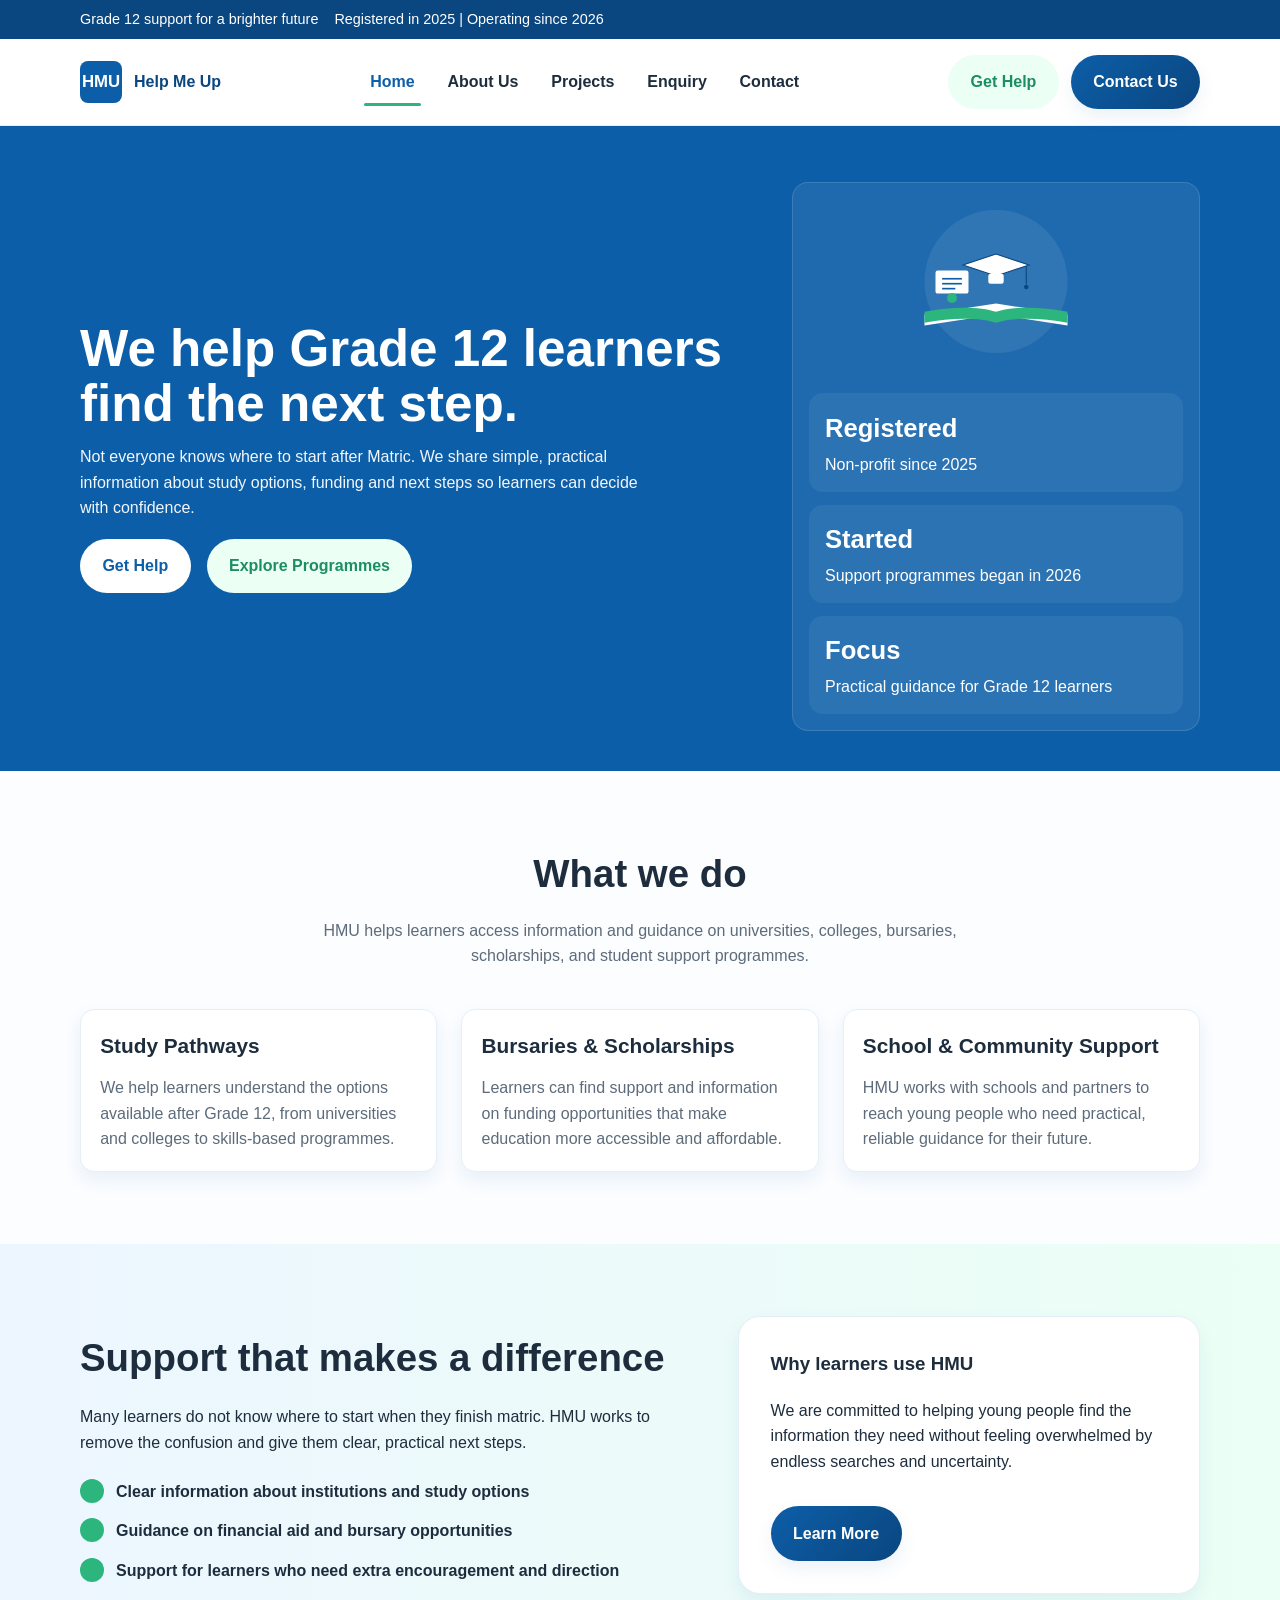
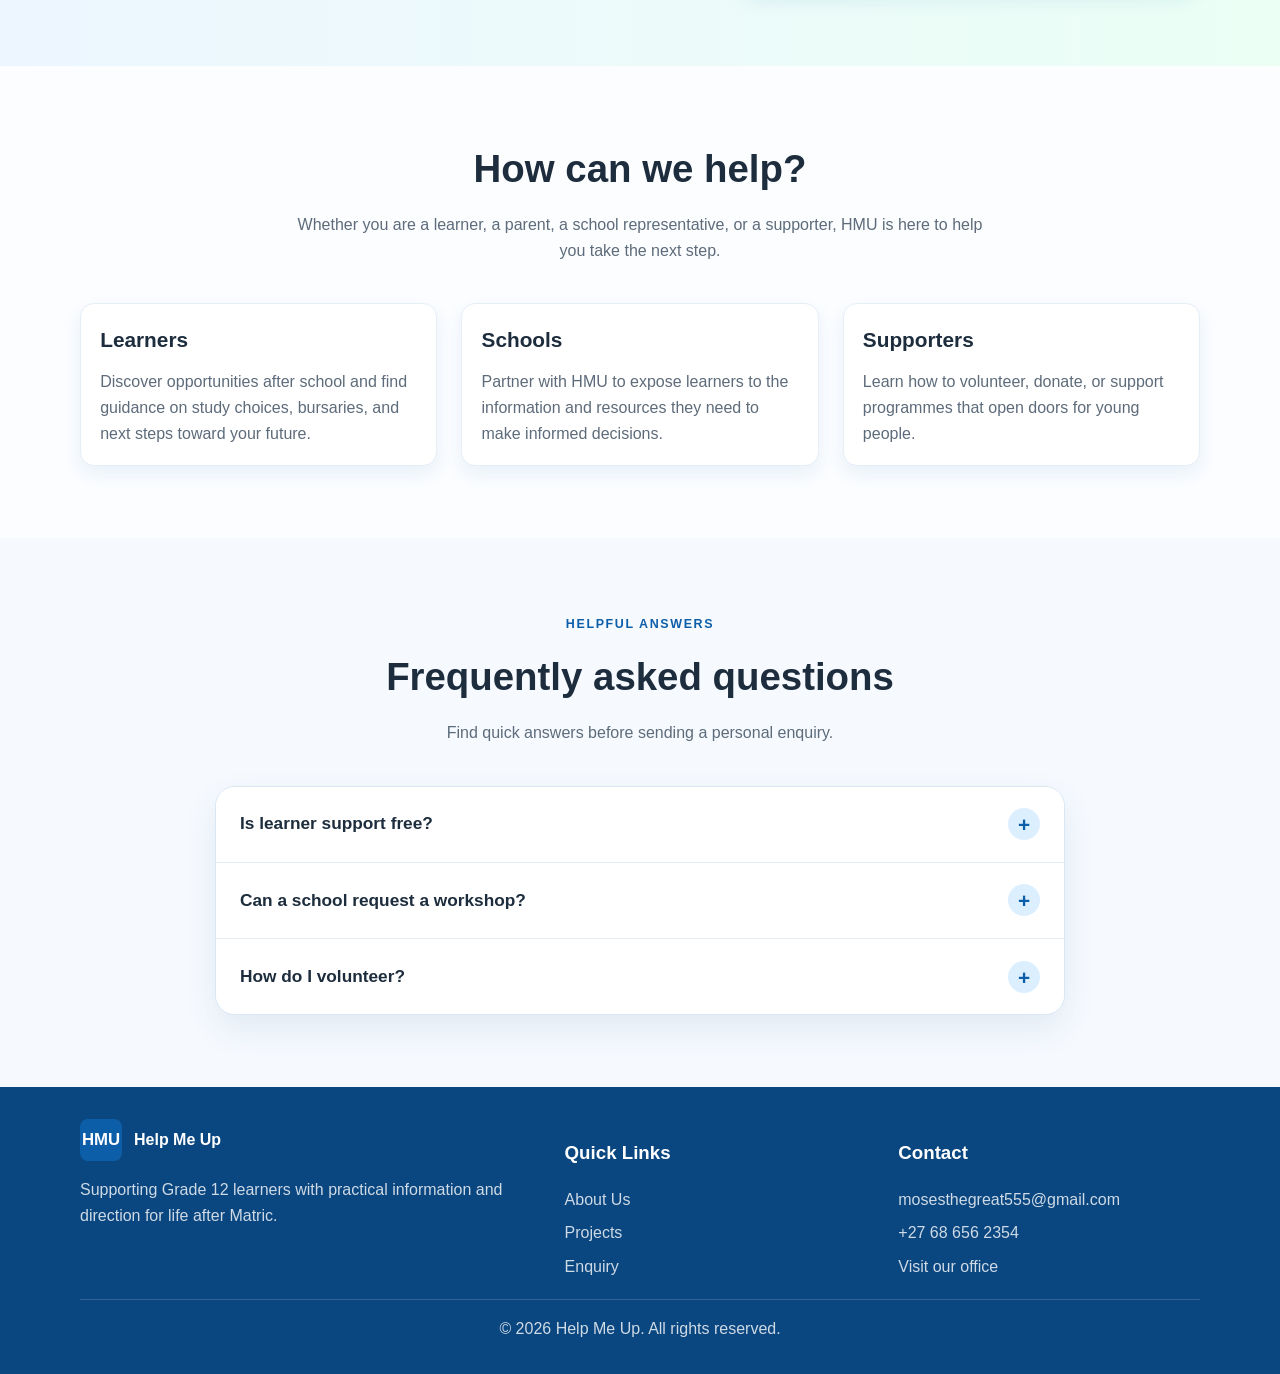
==== commit 4ab856df: "Update index.html" ====
--- a/index.html
+++ b/index.html
@@ -257,7 +257,7 @@
           <div>
             <h3>Contact</h3>
             <div class="footer-links">
-              <a href="mailto:helpmeup@gmail.com">helpmeup@gmail.com</a>
+              <a href="mailto:mosesthegreat555@gmail.com">mosesthegreat555@gmail.com</a>
               <a href="tel:+27686562354">+27 68 656 2354</a>
               <a href="contact.html">Visit our office</a>
             </div>
